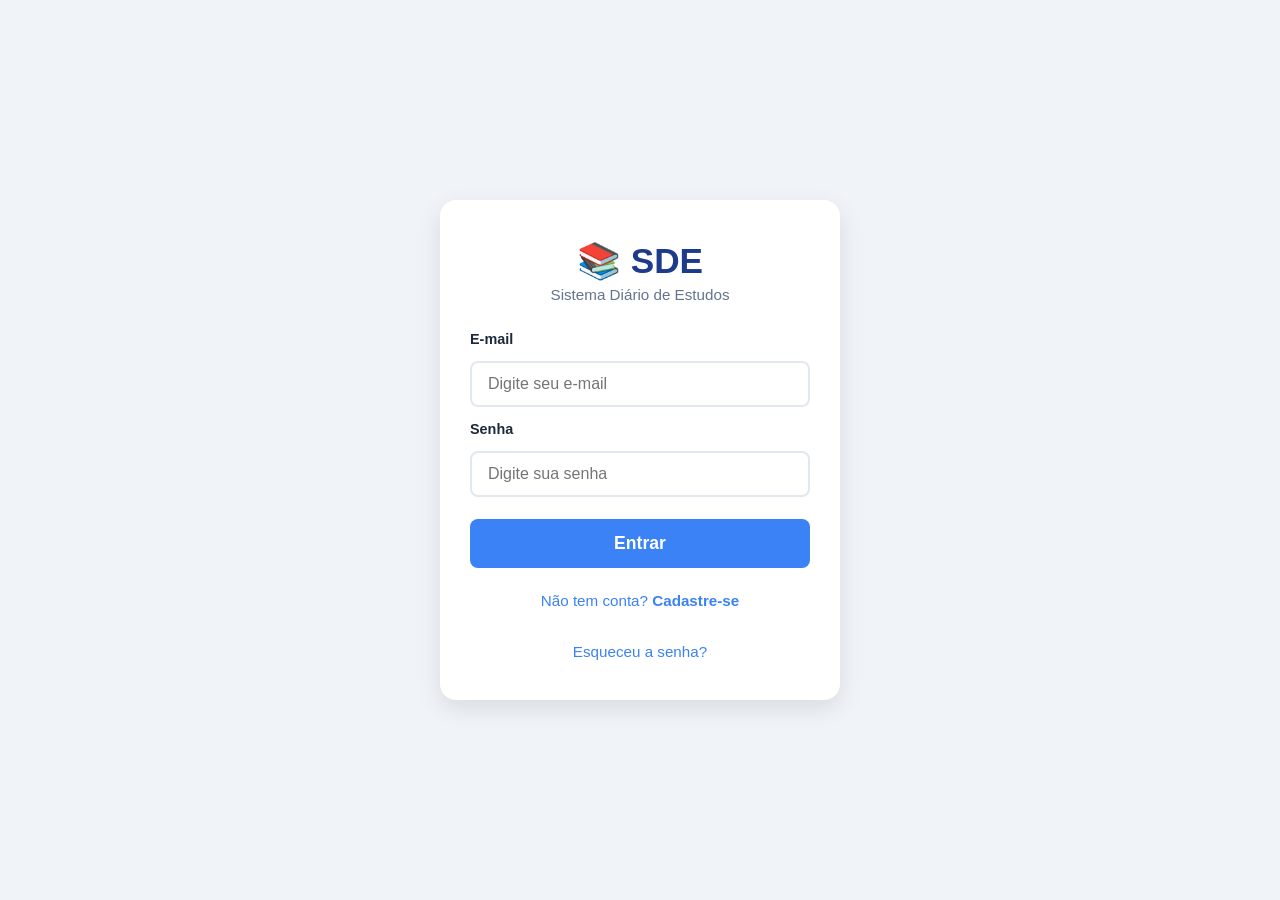
==== index.html @ af947a2a "Adiciona tela de cadastro com validações" ====
<!DOCTYPE html>
<html lang="pt-br">
<head>
    <meta charset="UTF-8" />
    <meta name="viewport" content="width=device-width, initial-scale=1.0" />
    <title>SDE - Login</title>
    <link rel="stylesheet" href="css/style.css" />
</head>
<body>
    <div class="container">
        <!-- Logo / Título -->
        <div class="logo">
            <h1>📚 SDE</h1>
            <p>Sistema Diário de Estudos</p>
        </div>

        <!-- Formulário de Login -->
        <form id="formLogin" class="form">
            <label for="email">E-mail</label>
            <input type="email" id="email" placeholder="Digite seu e-mail" required />

            <label for="senha">Senha</label>
            <input type="password" id="senha" placeholder="Digite sua senha" required />

            <button type="submit" class="btn-entrar">Entrar</button>
        </form>

        <!-- Link para Cadastro -->
        <div class="links">
            <a href="cadastro.html">Não tem conta? <strong>Cadastre-se</strong></a>
            <br />
            <a href="#" class="esqueceu">Esqueceu a senha?</a>
        </div>
    </div>

    <script src="js/script.js"></script>
</body>
</html>
---- css/style.css ----
/* ===== RESET GERAL ===== */
* {
    margin: 0;
    padding: 0;
    box-sizing: border-box;
}

body {
    font-family: 'Segoe UI', Tahoma, Geneva, Verdana, sans-serif;
    background-color: #f0f4f8;
    display: flex;
    justify-content: center;
    align-items: center;
    min-height: 100vh;
    padding: 20px;
}

.container {
    background-color: #ffffff;
    max-width: 400px;
    width: 100%;
    padding: 40px 30px;
    border-radius: 16px;
    box-shadow: 0 8px 24px rgba(0, 0, 0, 0.1);
    text-align: center;
}

/* ===== LOGO ===== */
.logo h1 {
    font-size: 2.2rem;
    color: #1e3a8a;
    margin-bottom: 4px;
}

.logo p {
    color: #64748b;
    font-size: 0.95rem;
    margin-bottom: 28px;
}

/* ===== FORMULÁRIO ===== */
.form {
    display: flex;
    flex-direction: column;
    gap: 14px;
    text-align: left;
}

.form label {
    font-weight: 600;
    font-size: 0.9rem;
    color: #1e293b;
}

.form input {
    padding: 12px 16px;
    border: 2px solid #e2e8f0;
    border-radius: 8px;
    font-size: 1rem;
    transition: border-color 0.3s;
    width: 100%;
}

.form input:focus {
    border-color: #3b82f6;
    outline: none;
}

.btn-entrar {
    background-color: #3b82f6;
    color: #ffffff;
    border: none;
    padding: 14px;
    border-radius: 8px;
    font-size: 1.1rem;
    font-weight: 700;
    cursor: pointer;
    transition: background-color 0.3s;
    margin-top: 8px;
}

.btn-entrar:hover {
    background-color: #1e4a8a;
}

/* ===== LINKS ===== */
.links {
    margin-top: 24px;
    display: flex;
    flex-direction: column;
    gap: 8px;
}

.links a {
    color: #3b82f6;
    text-decoration: none;
    font-size: 0.95rem;
}

.links a:hover {
    text-decoration: underline;
}

.esqueceu {
    font-size: 0.85rem;
    color: #94a3b8;
}/* ===== TELA DE CADASTRO ===== */
select {
    padding: 12px 16px;
    border: 2px solid #e2e8f0;
    border-radius: 8px;
    font-size: 1rem;
    background-color: #fff;
    width: 100%;
    appearance: none;
    transition: border-color 0.3s;
}

select:focus {
    border-color: #3b82f6;
    outline: none;
}

.btn-cadastrar {
    background-color: #10b981;
    color: #ffffff;
    border: none;
    padding: 14px;
    border-radius: 8px;
    font-size: 1.1rem;
    font-weight: 700;
    cursor: pointer;
    transition: background-color 0.3s;
    margin-top: 8px;
}

.btn-cadastrar:hover {
    background-color: #059669;
}
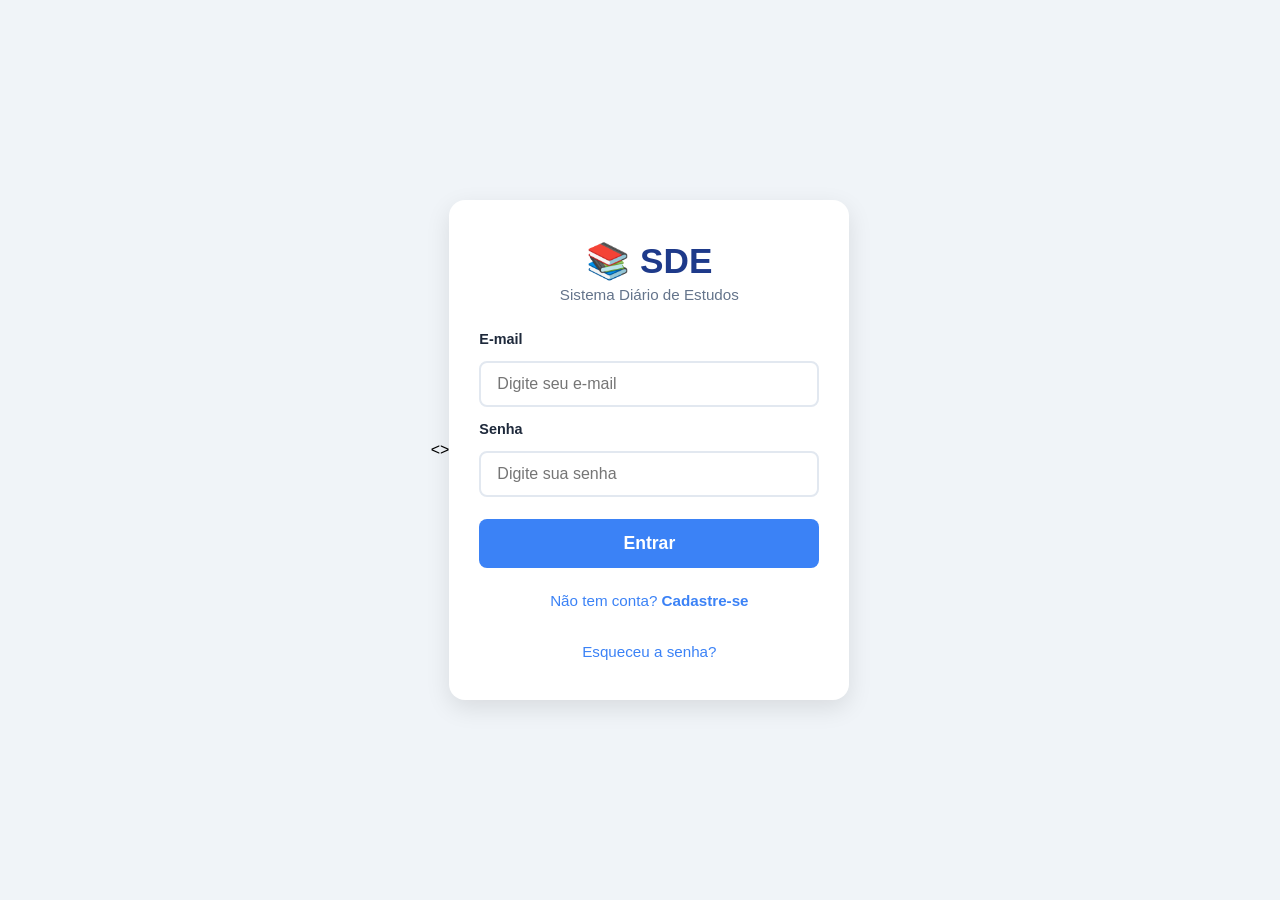
==== commit e7a66536: "Atualiza tela de login com código completo" ====
--- a/index.html
+++ b/index.html
@@ -1,4 +1,6 @@
-<!DOCTYPE html>
+<>
+
+        <!DOCTYPE html>
 <html lang="pt-br">
 <head>
     <meta charset="UTF-8" />
--- a/css/style.css
+++ b/css/style.css
@@ -136,4 +136,149 @@
 
 .btn-cadastrar:hover {
     background-color: #059669;
+}
+/* ===== TELA DE DASHBOARD ===== */
+.container-dashboard {
+    max-width: 900px;
+    margin: 0 auto;
+    padding: 20px;
+    background-color: #f8fafc;
+    min-height: 100vh;
+}
+
+/* Cabeçalho */
+.header {
+    display: flex;
+    justify-content: space-between;
+    align-items: center;
+    background-color: #ffffff;
+    padding: 16px 24px;
+    border-radius: 12px;
+    box-shadow: 0 2px 8px rgba(0,0,0,0.05);
+    margin-bottom: 24px;
+}
+
+.saudacao {
+    font-size: 1.3rem;
+    color: #1e293b;
+}
+
+.data-atual {
+    font-size: 0.9rem;
+    color: #64748b;
+    display: block;
+}
+
+.btn-sair {
+    background-color: #ef4444;
+    color: white;
+    border: none;
+    padding: 8px 18px;
+    border-radius: 8px;
+    font-weight: 600;
+    cursor: pointer;
+    transition: background-color 0.3s;
+}
+
+.btn-sair:hover {
+    background-color: #dc2626;
+}
+
+/* Calendário Resumido */
+.calendario-resumo {
+    background-color: #ffffff;
+    padding: 20px;
+    border-radius: 12px;
+    box-shadow: 0 2px 8px rgba(0,0,0,0.05);
+    margin-bottom: 24px;
+}
+
+.calendario-resumo h2 {
+    text-align: center;
+    color: #1e3a8a;
+    margin-bottom: 12px;
+}
+
+.dias-semana {
+    display: grid;
+    grid-template-columns: repeat(7, 1fr);
+    text-align: center;
+    font-weight: 600;
+    color: #64748b;
+    margin-bottom: 6px;
+}
+
+.dias-mes {
+    display: grid;
+    grid-template-columns: repeat(7, 1fr);
+    text-align: center;
+    gap: 4px;
+}
+
+.dias-mes span {
+    padding: 6px 0;
+    border-radius: 6px;
+    background-color: #f1f5f9;
+    font-size: 0.9rem;
+}
+
+.dias-mes .hoje {
+    background-color: #3b82f6;
+    color: white;
+    font-weight: 700;
+}
+
+/* Provas e Metas */
+.provas-semana, .metas-estudo {
+    background-color: #ffffff;
+    padding: 16px 20px;
+    border-radius: 12px;
+    box-shadow: 0 2px 8px rgba(0,0,0,0.05);
+    margin-bottom: 16px;
+}
+
+.provas-semana h2, .metas-estudo h2 {
+    color: #1e293b;
+    font-size: 1.1rem;
+    border-bottom: 2px solid #e2e8f0;
+    padding-bottom: 8px;
+    margin-bottom: 12px;
+}
+
+.provas-semana ul, .metas-estudo ul {
+    list-style: none;
+    padding: 0;
+}
+
+.provas-semana li, .metas-estudo li {
+    padding: 8px 0;
+    border-bottom: 1px solid #f1f5f9;
+    color: #334155;
+}
+
+.provas-semana li:last-child, .metas-estudo li:last-child {
+    border-bottom: none;
+}
+
+/* Botão Nova Atividade */
+.botao-nova-atividade {
+    text-align: center;
+    margin-top: 20px;
+}
+
+.btn-nova-atividade {
+    background-color: #3b82f6;
+    color: white;
+    border: none;
+    padding: 14px 40px;
+    border-radius: 30px;
+    font-size: 1.1rem;
+    font-weight: 700;
+    cursor: pointer;
+    transition: background-color 0.3s;
+    box-shadow: 0 4px 12px rgba(59,130,246,0.3);
+}
+
+.btn-nova-atividade:hover {
+    background-color: #1e4a8a;
 }
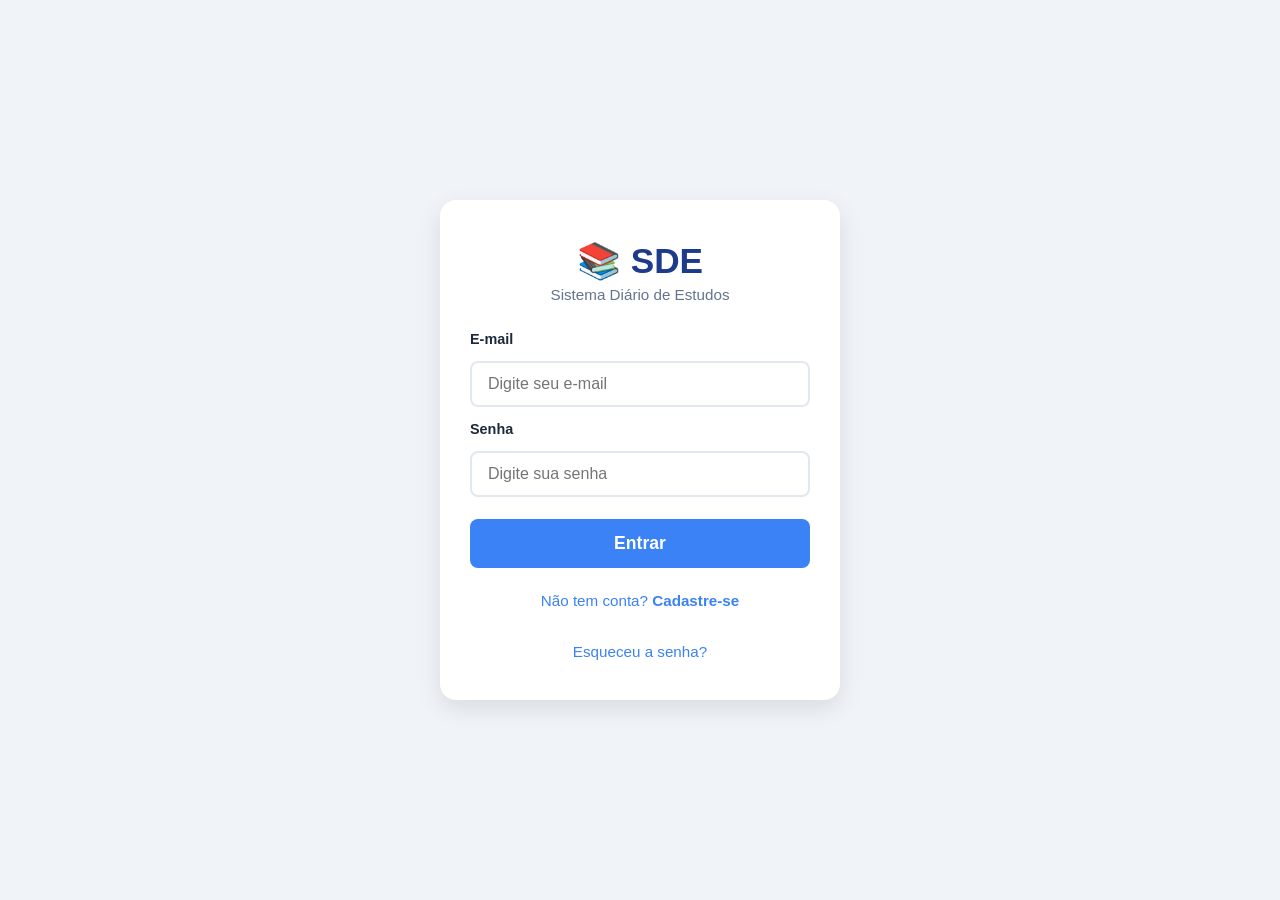
==== commit d1ad0659: "Corrige e atualiza tela de login no index.html" ====
--- a/index.html
+++ b/index.html
@@ -1,6 +1,4 @@
-<>
-
-        <!DOCTYPE html>
+<!DOCTYPE html>
 <html lang="pt-br">
 <head>
     <meta charset="UTF-8" />
